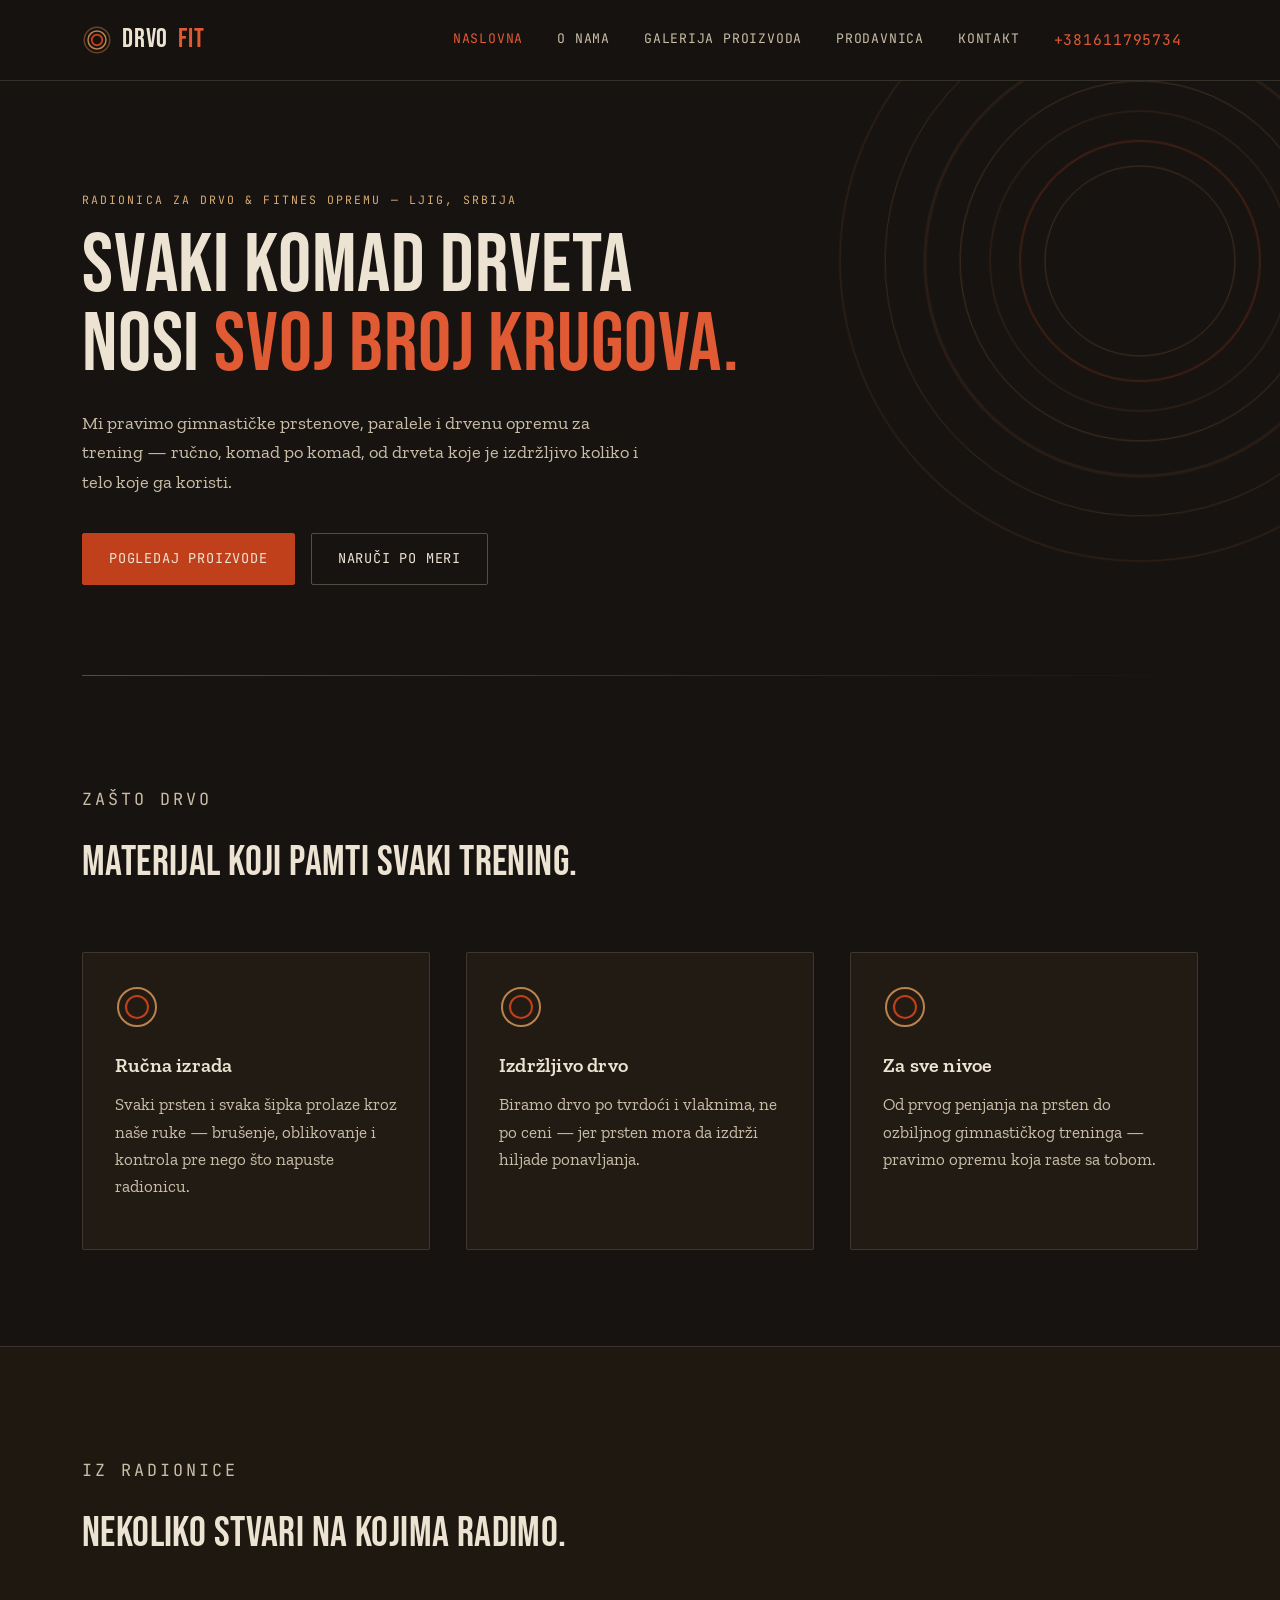
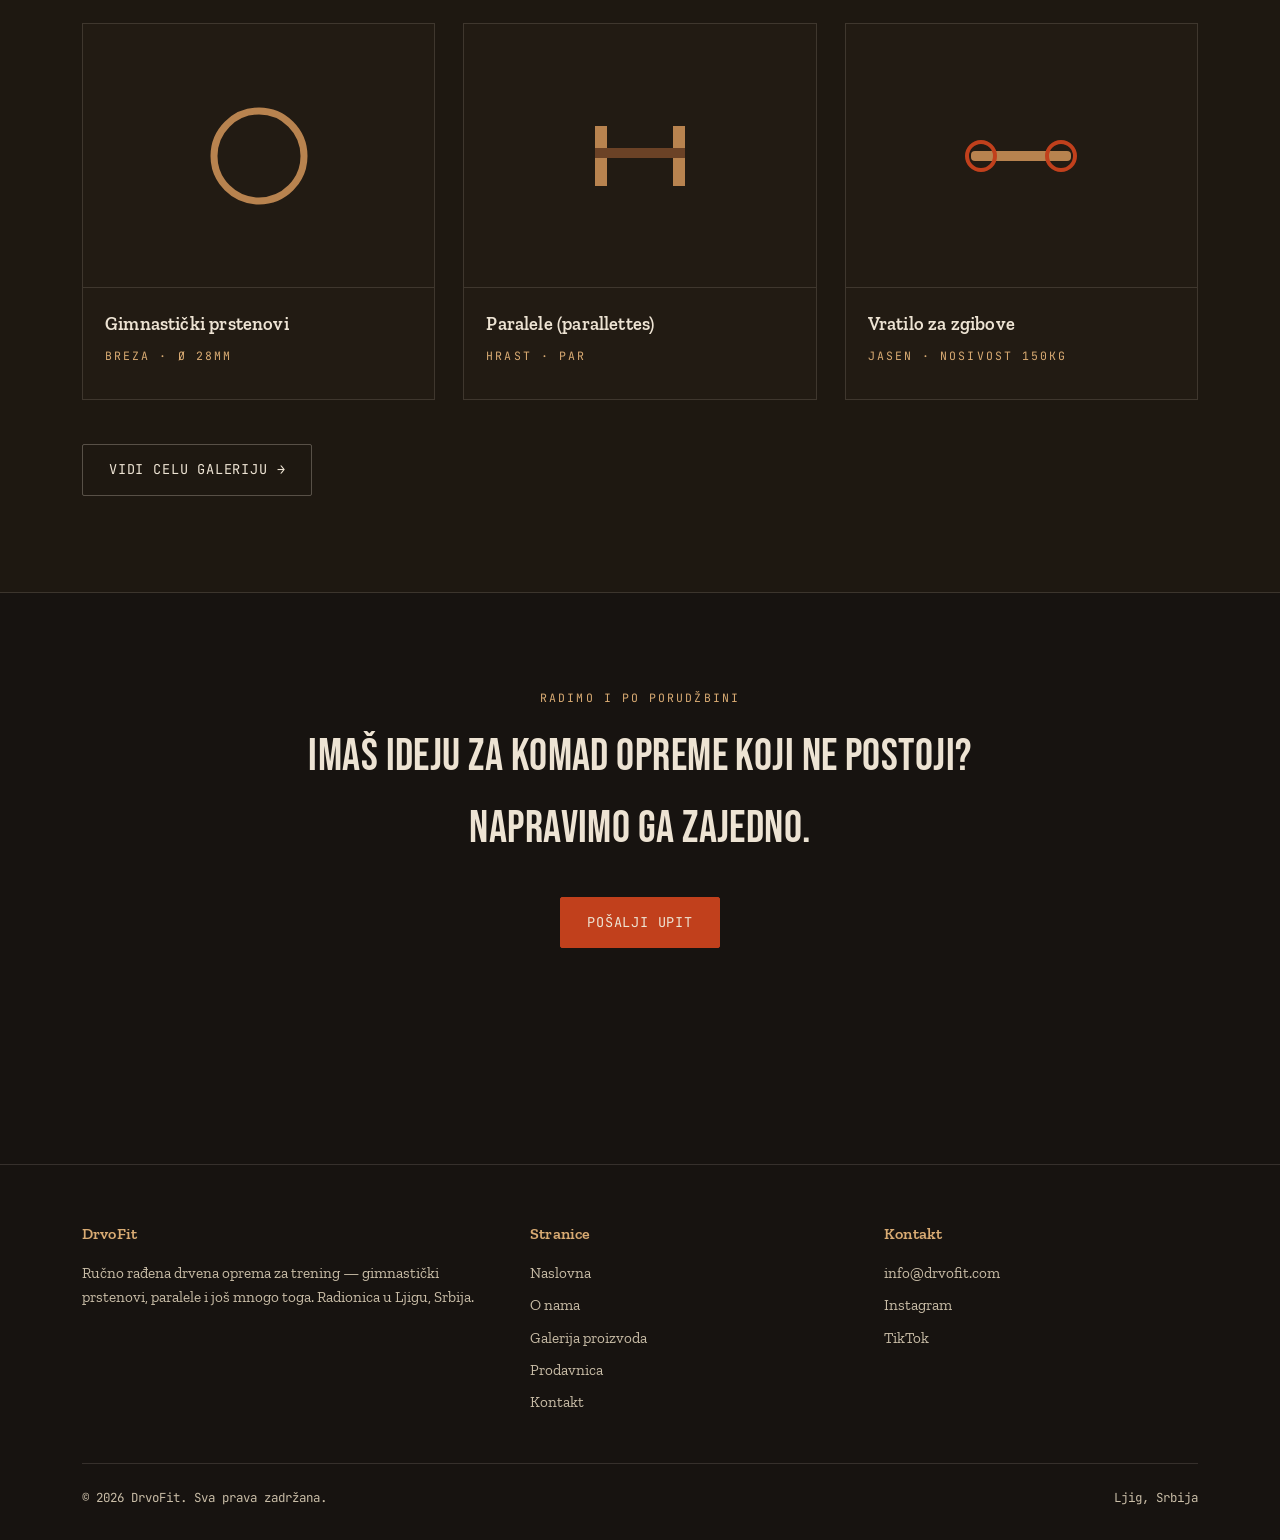
==== drvofit-sajt/index.html @ f05727b1 "Add DrvoFit site: home, o nama, galerija, prodavnica, kontakt Co-Authored-By: Claude Sonnet 5 <norep" ====
<!DOCTYPE html>
<html lang="sr">
<head>
<meta charset="UTF-8">
<meta name="viewport" content="width=device-width, initial-scale=1.0">
<title>DrvoFit — Ručno rađena drvena oprema za trening</title>
<meta name="description" content="DrvoFit izrađuje gimnastičke prstenove, paralele i drvenu fitnes opremu — ručno, od izdržljivog drveta, za sve nivoe treninga.">
<link rel="stylesheet" href="style.css">
</head>
<body>

<header class="site-header">
  <div class="header-inner">
    <a href="index.html" class="logo">
      <svg class="ring-mark" viewBox="0 0 40 40" xmlns="http://www.w3.org/2000/svg">
        <circle cx="20" cy="20" r="17" fill="none" stroke="#6b4226" stroke-width="2"/>
        <circle cx="20" cy="20" r="12" fill="none" stroke="#b8834f" stroke-width="2"/>
        <circle cx="20" cy="20" r="7" fill="none" stroke="#c1401c" stroke-width="2.5"/>
      </svg>
      Drvo<span class="accent">Fit</span>
    </a>
    <button class="nav-toggle" aria-label="Meni">☰</button>
    <nav class="main-nav">
      <a href="index.html" class="active">Naslovna</a>
      <a href="o-nama.html">O nama</a>
      <a href="galerija.html">Galerija proizvoda</a>
      <a href="prodavnica.html">Prodavnica</a>
      <a href="kontakt.html">Kontakt</a>
      <a href="tel:+381611795734" class="navbar-phone">+381611795734</a>
    </nav>
  </div>
</header>

<!-- HERO -->
<section style="padding:110px 0 90px; position:relative; overflow:hidden;">
  <svg class="ring-decor ring-rotate" style="width:640px; height:640px; right:-180px; top:-140px;" viewBox="0 0 640 640" xmlns="http://www.w3.org/2000/svg">
    <circle cx="320" cy="320" r="300" fill="none" stroke="#6b4226" stroke-width="1.5" opacity="0.5"/>
    <circle cx="320" cy="320" r="255" fill="none" stroke="#b8834f" stroke-width="1" opacity="0.4"/>
    <circle cx="320" cy="320" r="215" fill="none" stroke="#6b4226" stroke-width="3" opacity="0.4"/>
    <circle cx="320" cy="320" r="180" fill="none" stroke="#b8834f" stroke-width="1" opacity="0.5"/>
    <circle cx="320" cy="320" r="150" fill="none" stroke="#6b4226" stroke-width="1.5" opacity="0.5"/>
    <circle cx="320" cy="320" r="120" fill="none" stroke="#c1401c" stroke-width="2" opacity="0.45"/>
    <circle cx="320" cy="320" r="95" fill="none" stroke="#b8834f" stroke-width="1" opacity="0.5"/>
  </svg>
  <div class="container" style="position:relative; z-index:2;">
    <p class="eyebrow">Radionica za drvo &amp; fitnes opremu — Ljig, Srbija</p>
    <h1 style="font-size:5.2rem; line-height:0.95; max-width:820px; margin-top:18px;">
      SVAKI KOMAD DRVETA<br>NOSI <span style="color:var(--ember-light);">SVOJ BROJ KRUGOVA.</span>
    </h1>
    <p style="max-width:560px; font-size:1.15rem; color:var(--cream-dim); margin-top:24px;">
      Mi pravimo gimnastičke prstenove, paralele i drvenu opremu za trening — ručno,
      komad po komad, od drveta koje je izdržljivo koliko i telo koje ga koristi.
    </p>
    <div style="display:flex; gap:16px; margin-top:36px; flex-wrap:wrap;">
      <a href="galerija.html" class="btn btn-primary">Pogledaj proizvode</a>
      <a href="kontakt.html" class="btn btn-ghost">Naruči po meri</a>
    </div>
  </div>
</section>

<div class="container"><div class="divider"></div></div>

<!-- HIGHLIGHTS -->
<section>
  <div class="container">
    <div class="section-head reveal">
      <p class="eyebrow">Zašto drvo</p>
      <h2>Materijal koji pamti svaki trening.</h2>
    </div>
    <div style="display:grid; grid-template-columns:repeat(3,1fr); gap:36px;">
      <div class="reveal" style="padding:32px; background:var(--panel); border:1px solid var(--line); border-radius:2px;">
        <svg width="44" height="44" viewBox="0 0 44 44"><circle cx="22" cy="22" r="19" fill="none" stroke="#b8834f" stroke-width="2"/><circle cx="22" cy="22" r="11" fill="none" stroke="#c1401c" stroke-width="2"/></svg>
        <h3 style="font-family:var(--body); font-weight:600; font-size:1.25rem; margin-top:20px;">Ručna izrada</h3>
        <p style="color:var(--cream-dim); margin-top:10px;">Svaki prsten i svaka šipka prolaze kroz naše ruke — brušenje, oblikovanje i kontrola pre nego što napuste radionicu.</p>
      </div>
      <div class="reveal" style="padding:32px; background:var(--panel); border:1px solid var(--line); border-radius:2px;">
        <svg width="44" height="44" viewBox="0 0 44 44"><circle cx="22" cy="22" r="19" fill="none" stroke="#b8834f" stroke-width="2"/><circle cx="22" cy="22" r="11" fill="none" stroke="#c1401c" stroke-width="2"/></svg>
        <h3 style="font-family:var(--body); font-weight:600; font-size:1.25rem; margin-top:20px;">Izdržljivo drvo</h3>
        <p style="color:var(--cream-dim); margin-top:10px;">Biramo drvo po tvrdoći i vlaknima, ne po ceni — jer prsten mora da izdrži hiljade ponavljanja.</p>
      </div>
      <div class="reveal" style="padding:32px; background:var(--panel); border:1px solid var(--line); border-radius:2px;">
        <svg width="44" height="44" viewBox="0 0 44 44"><circle cx="22" cy="22" r="19" fill="none" stroke="#b8834f" stroke-width="2"/><circle cx="22" cy="22" r="11" fill="none" stroke="#c1401c" stroke-width="2"/></svg>
        <h3 style="font-family:var(--body); font-weight:600; font-size:1.25rem; margin-top:20px;">Za sve nivoe</h3>
        <p style="color:var(--cream-dim); margin-top:10px;">Od prvog penjanja na prsten do ozbiljnog gimnastičkog treninga — pravimo opremu koja raste sa tobom.</p>
      </div>
    </div>
  </div>
</section>

<!-- FEATURED PRODUCTS -->
<section style="background:var(--bg-alt); border-top:1px solid var(--line); border-bottom:1px solid var(--line);">
  <div class="container">
    <div class="section-head reveal">
      <p class="eyebrow">Iz radionice</p>
      <h2>Nekoliko stvari na kojima radimo.</h2>
    </div>
    <div style="display:grid; grid-template-columns:repeat(3,1fr); gap:28px;">
      <div class="reveal" style="border:1px solid var(--line); background:var(--panel);">
        <div style="aspect-ratio:4/3; display:flex; align-items:center; justify-content:center; border-bottom:1px solid var(--line);">
          <svg width="120" height="120" viewBox="0 0 120 120"><circle cx="60" cy="60" r="45" fill="none" stroke="#b8834f" stroke-width="7"/></svg>
        </div>
        <div style="padding:22px;">
          <h3 style="font-family:var(--body); font-weight:600; font-size:1.15rem;">Gimnastički prstenovi</h3>
          <p class="eyebrow" style="margin-top:8px;">breza · Ø 28mm</p>
        </div>
      </div>
      <div class="reveal" style="border:1px solid var(--line); background:var(--panel);">
        <div style="aspect-ratio:4/3; display:flex; align-items:center; justify-content:center; border-bottom:1px solid var(--line);">
          <svg width="120" height="100" viewBox="0 0 120 100"><rect x="15" y="20" width="12" height="60" fill="#b8834f"/><rect x="93" y="20" width="12" height="60" fill="#b8834f"/><rect x="15" y="42" width="90" height="10" fill="#6b4226"/></svg>
        </div>
        <div style="padding:22px;">
          <h3 style="font-family:var(--body); font-weight:600; font-size:1.15rem;">Paralele (parallettes)</h3>
          <p class="eyebrow" style="margin-top:8px;">hrast · par</p>
        </div>
      </div>
      <div class="reveal" style="border:1px solid var(--line); background:var(--panel);">
        <div style="aspect-ratio:4/3; display:flex; align-items:center; justify-content:center; border-bottom:1px solid var(--line);">
          <svg width="120" height="120" viewBox="0 0 120 120"><rect x="10" y="55" width="100" height="10" rx="4" fill="#b8834f"/><circle cx="20" cy="60" r="14" fill="none" stroke="#c1401c" stroke-width="4"/><circle cx="100" cy="60" r="14" fill="none" stroke="#c1401c" stroke-width="4"/></svg>
        </div>
        <div style="padding:22px;">
          <h3 style="font-family:var(--body); font-weight:600; font-size:1.15rem;">Vratilo za zgibove</h3>
          <p class="eyebrow" style="margin-top:8px;">jasen · nosivost 150kg</p>
        </div>
      </div>
    </div>
    <div style="margin-top:44px;">
      <a href="galerija.html" class="btn btn-ghost">Vidi celu galeriju →</a>
    </div>
  </div>
</section>

<!-- CTA -->
<section>
  <div class="container" style="text-align:center;">
    <p class="eyebrow reveal">Radimo i po porudžbini</p>
    <h2 class="reveal" style="font-size:2.8rem; max-width:700px; margin:14px auto 0;">Imaš ideju za komad opreme koji ne postoji? Napravimo ga zajedno.</h2>
    <div style="margin-top:32px;">
      <a href="kontakt.html" class="btn btn-primary">Pošalji upit</a>
    </div>
  </div>
</section>

<footer>
  <div class="container">
    <div class="footer-grid">
      <div>
        <h4>DrvoFit</h4>
        <p>Ručno rađena drvena oprema za trening — gimnastički prstenovi, paralele i još mnogo toga. Radionica u Ljigu, Srbija.</p>
      </div>
      <div>
        <h4>Stranice</h4>
        <a href="index.html">Naslovna</a>
        <a href="o-nama.html">O nama</a>
        <a href="galerija.html">Galerija proizvoda</a>
        <a href="prodavnica.html">Prodavnica</a>
        <a href="kontakt.html">Kontakt</a>
      </div>
      <div>
        <h4>Kontakt</h4>
        <a href="mailto:info@drvofit.com">info@drvofit.com</a>
        <a href="#">Instagram</a>
        <a href="#">TikTok</a>
      </div>
    </div>
    <div class="footer-bottom">
      <span>© 2026 DrvoFit. Sva prava zadržana.</span>
      <span>Ljig, Srbija</span>
    </div>
  </div>
</footer>

<script src="script.js"></script>
</body>
</html>
---- drvofit-sajt/style.css ----
@import url('https://fonts.googleapis.com/css2?family=Bebas+Neue&family=Zilla+Slab:wght@400;500;600;700&family=JetBrains+Mono:wght@400;500&display=swap');

:root{
  --bg:#171310;
  --bg-alt:#1e1811;
  --panel:#221b13;
  --wood:#b8834f;
  --wood-light:#d9ab73;
  --wood-dark:#6b4226;
  --cream:#ede3d3;
  --cream-dim:#c9bda7;
  --ember:#c1401c;
  --ember-light:#e05a34;
  --line:rgba(237,227,211,0.14);
  --line-strong:rgba(237,227,211,0.28);

  --display:'Bebas Neue', sans-serif;
  --body:'Zilla Slab', serif;
  --mono:'JetBrains Mono', monospace;
}

*{box-sizing:border-box;}
html{scroll-behavior:smooth;}

body{
  margin:0;
  background:var(--bg);
  color:var(--cream);
  font-family:var(--body);
  font-size:17px;
  line-height:1.6;
  -webkit-font-smoothing:antialiased;
}

img,svg{max-width:100%;display:block;}

a{color:inherit;text-decoration:none;}

h1,h2,h3,h4{
  font-family:var(--display);
  font-weight:400;
  letter-spacing:0.01em;
  margin:0;
  color:var(--cream);
}

.eyebrow{
  font-family:var(--mono);
  font-size:0.72rem;
  letter-spacing:0.18em;
  text-transform:uppercase;
  color:var(--wood-light);
}

p{margin:0 0 1em 0;}
.container{
  max-width:1180px;
  margin:0 auto;
  padding:0 32px;
}

/* ---------- header ---------- */
.site-header{
  position:sticky;
  top:0;
  z-index:50;
  background:rgba(23,19,16,0.86);
  backdrop-filter:blur(10px);
  border-bottom:1px solid var(--line);
}
.header-inner{
  display:flex;
  align-items:center;
  justify-content:space-between;
  padding:18px 32px;
  max-width:1180px;
  margin:0 auto;
}
.logo{
  font-family:var(--display);
  font-size:1.7rem;
  letter-spacing:0.03em;
  display:flex;
  align-items:center;
  gap:10px;
}
.logo .ring-mark{width:30px;height:30px;flex-shrink:0;}
.logo span.accent{color:var(--ember-light);}

nav.main-nav a.navbar-phone{
  font-size:0.92rem;
  color:var(--ember-light);
  white-space:nowrap;
}
nav.main-nav a.navbar-phone:hover{color:var(--cream);}

nav.main-nav{display:flex;gap:2px;}
nav.main-nav a{
  font-family:var(--mono);
  font-size:0.82rem;
  letter-spacing:0.06em;
  text-transform:uppercase;
  padding:10px 16px;
  border-radius:2px;
  color:var(--cream-dim);
  transition:color 0.2s ease, background 0.2s ease;
}
nav.main-nav a:hover{color:var(--cream);background:var(--panel);}
nav.main-nav a.active{color:var(--ember-light);}

.nav-toggle{display:none;background:none;border:none;color:var(--cream);font-size:1.6rem;cursor:pointer;}

@media (max-width:820px){
  nav.main-nav{
    position:absolute;
    top:100%;left:0;right:0;
    flex-direction:column;
    background:var(--bg-alt);
    border-bottom:1px solid var(--line);
    padding:8px 32px 20px;
    display:none;
  }
  nav.main-nav.open{display:flex;}
  .nav-toggle{display:block;}
}

/* ---------- footer ---------- */
footer{
  border-top:1px solid var(--line);
  padding:56px 0 32px;
  margin-top:120px;
}
.footer-grid{
  display:grid;
  grid-template-columns:1.3fr 1fr 1fr;
  gap:40px;
  margin-bottom:40px;
}
.footer-grid h4{font-size:1rem;font-family:var(--body);font-weight:600;color:var(--wood-light);margin-bottom:14px;}
.footer-grid p, .footer-grid a{color:var(--cream-dim);font-size:0.95rem;}
.footer-grid a{display:block;margin-bottom:8px;transition:color .2s;}
.footer-grid a:hover{color:var(--ember-light);}
.footer-bottom{
  font-family:var(--mono);
  font-size:0.78rem;
  color:var(--cream-dim);
  border-top:1px solid var(--line);
  padding-top:24px;
  display:flex;
  justify-content:space-between;
  flex-wrap:wrap;
  gap:10px;
}
@media (max-width:700px){
  .footer-grid{grid-template-columns:1fr;}
}

/* ---------- buttons ---------- */
.btn{
  display:inline-flex;
  align-items:center;
  gap:8px;
  font-family:var(--mono);
  font-size:0.85rem;
  letter-spacing:0.06em;
  text-transform:uppercase;
  padding:14px 26px;
  border-radius:2px;
  border:1px solid var(--line-strong);
  transition:all 0.2s ease;
}
.btn-primary{
  background:var(--ember);
  border-color:var(--ember);
  color:var(--cream);
}
.btn-primary:hover{background:var(--ember-light);border-color:var(--ember-light);}
.btn-ghost{color:var(--cream);}
.btn-ghost:hover{background:var(--panel);border-color:var(--cream-dim);}

/* ---------- generic section helpers ---------- */
section{padding:96px 0;}
.section-head{max-width:640px;margin-bottom:56px;}
.section-head h2{font-size:2.6rem;margin-top:10px;}
.section-head p{color:var(--cream-dim);font-size:1.05rem;margin-top:14px;}

.divider{
  height:1px;
  background:linear-gradient(90deg,var(--line-strong),transparent);
  margin:0;
}

/* page hero banner used on inner pages */
.page-hero{
  padding:72px 0 56px;
  border-bottom:1px solid var(--line);
  position:relative;
  overflow:hidden;
}
.page-hero h1{font-size:3.4rem;margin-top:12px;}
.page-hero p{color:var(--cream-dim);max-width:560px;margin-top:16px;font-size:1.05rem;}

/* ring decoration */
.ring-decor{
  position:absolute;
  opacity:0.5;
  pointer-events:none;
}
.ring-rotate{
  transform-origin:center;
  will-change:transform;
}

/* scroll reveal */
.reveal{
  opacity:0;
  transform:translateY(24px);
  transition:opacity 0.7s ease, transform 0.7s ease;
}
.reveal.in-view{
  opacity:1;
  transform:translateY(0);
}
@media (prefers-reduced-motion: reduce){
  .reveal{opacity:1;transform:none;transition:none;}
  .ring-rotate{animation:none !important;}
}
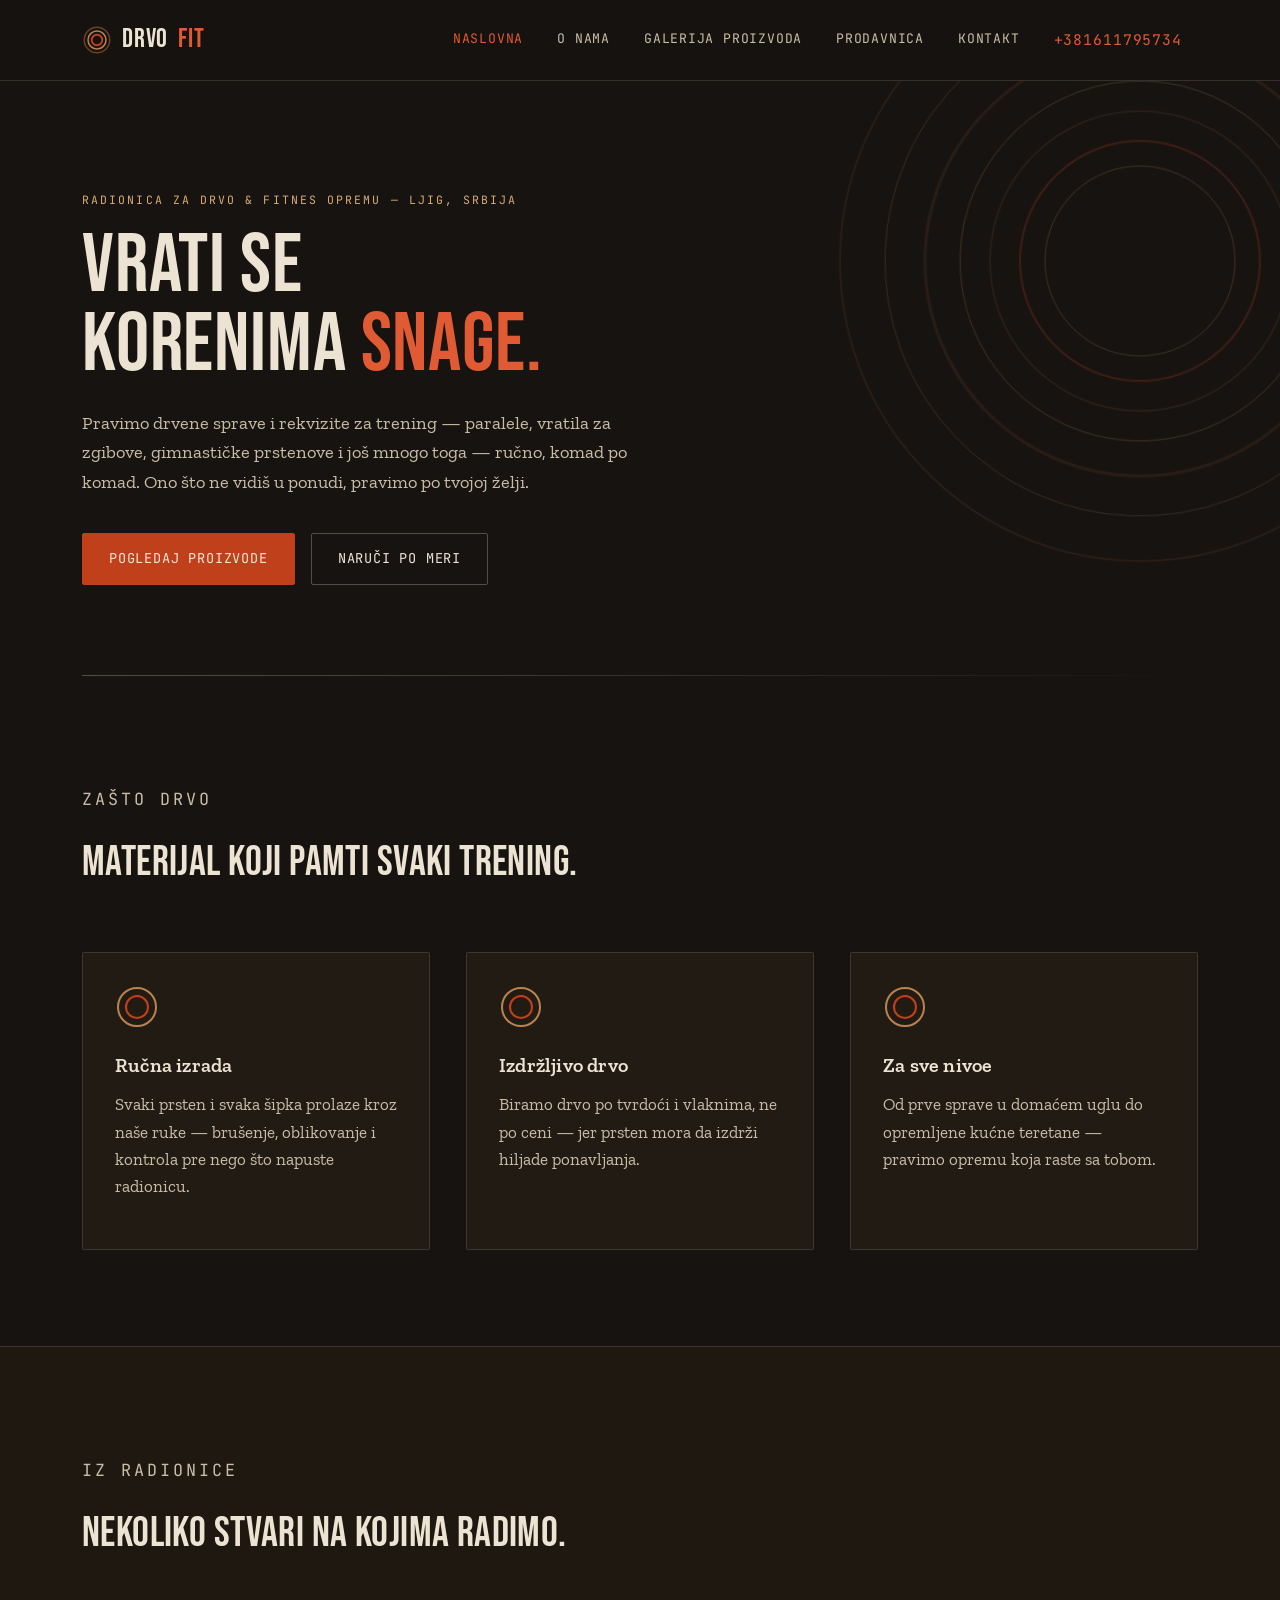
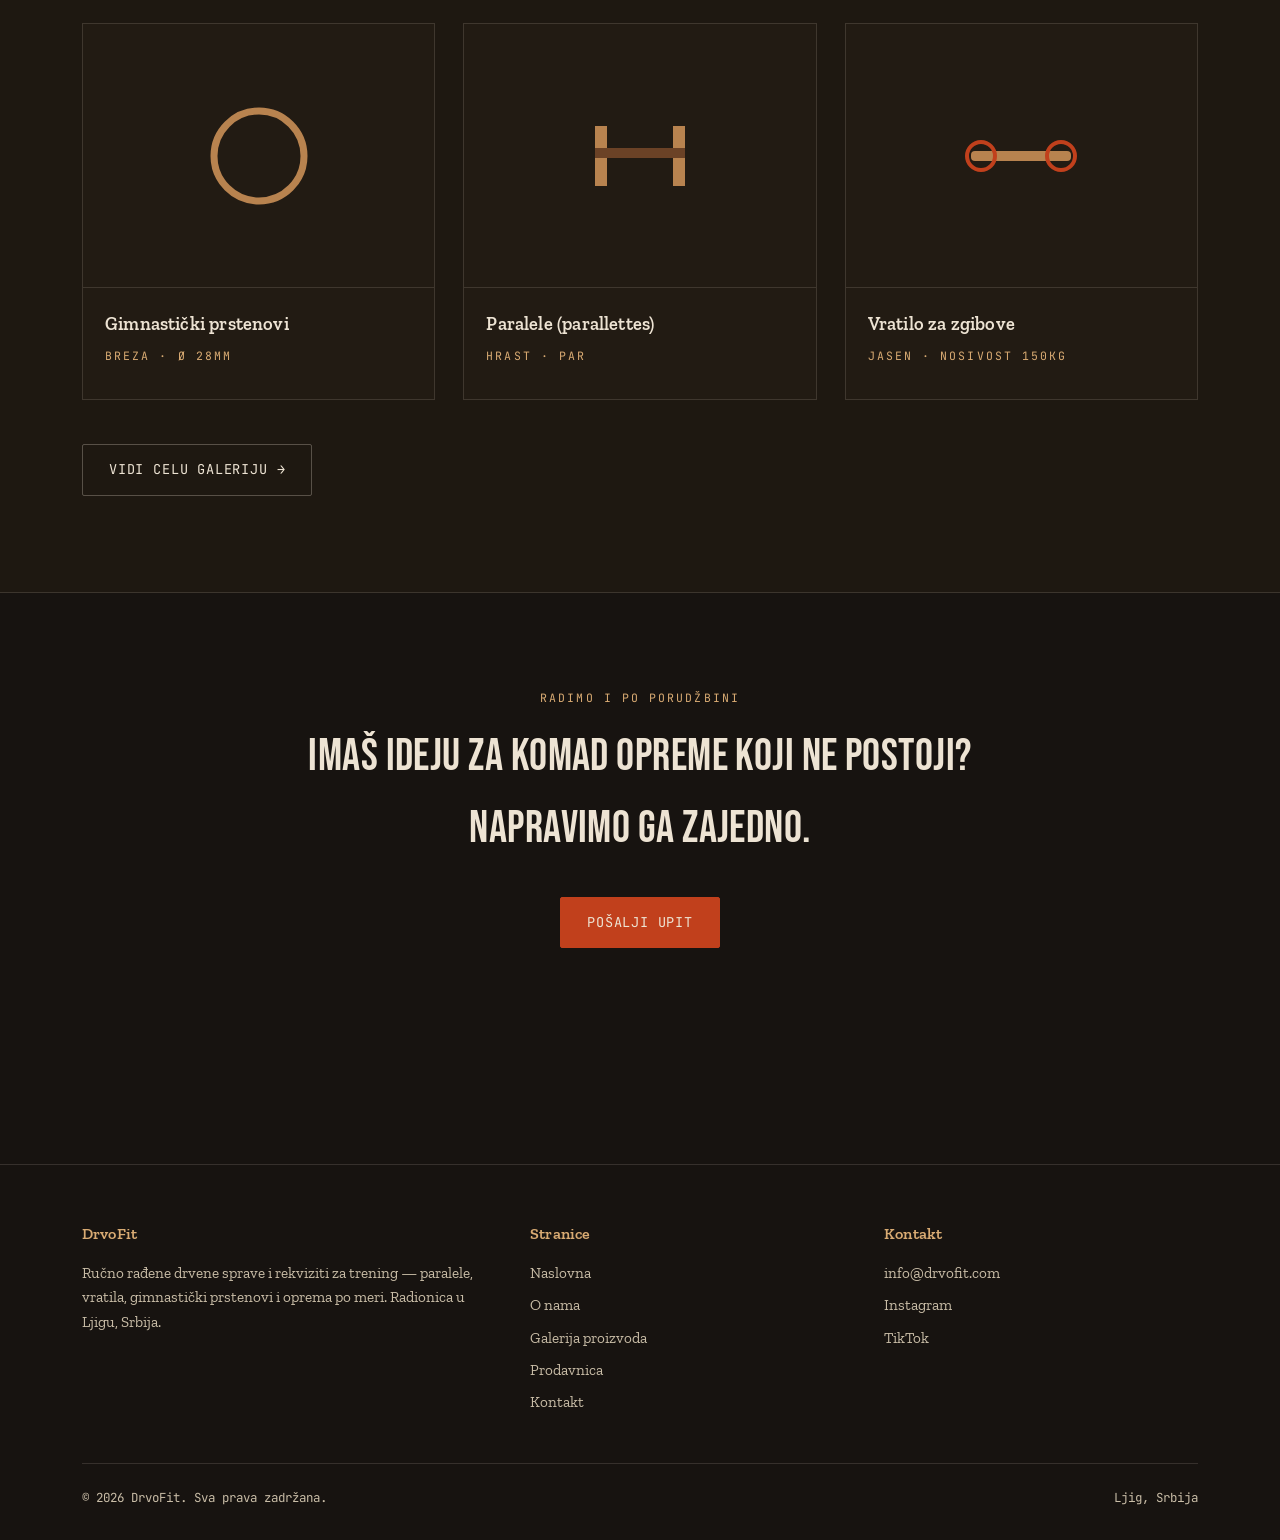
==== commit 5aaca39d: "Reposition copy toward wooden training equipment, not just gymnastic rings Update hero slogan, meta " ====
--- a/drvofit-sajt/index.html
+++ b/drvofit-sajt/index.html
@@ -4,7 +4,7 @@
 <meta charset="UTF-8">
 <meta name="viewport" content="width=device-width, initial-scale=1.0">
 <title>DrvoFit — Ručno rađena drvena oprema za trening</title>
-<meta name="description" content="DrvoFit izrađuje gimnastičke prstenove, paralele i drvenu fitnes opremu — ručno, od izdržljivog drveta, za sve nivoe treninga.">
+<meta name="description" content="DrvoFit izrađuje drvene sprave i rekvizite za trening — paralele, vratila, gimnastičke prstenove i opremu po meri — ručno, od izdržljivog drveta.">
 <link rel="stylesheet" href="style.css">
 </head>
 <body>
@@ -45,11 +45,12 @@
   <div class="container" style="position:relative; z-index:2;">
     <p class="eyebrow">Radionica za drvo &amp; fitnes opremu — Ljig, Srbija</p>
     <h1 style="font-size:5.2rem; line-height:0.95; max-width:820px; margin-top:18px;">
-      SVAKI KOMAD DRVETA<br>NOSI <span style="color:var(--ember-light);">SVOJ BROJ KRUGOVA.</span>
+      VRATI SE<br>KORENIMA <span style="color:var(--ember-light);">SNAGE.</span>
     </h1>
     <p style="max-width:560px; font-size:1.15rem; color:var(--cream-dim); margin-top:24px;">
-      Mi pravimo gimnastičke prstenove, paralele i drvenu opremu za trening — ručno,
-      komad po komad, od drveta koje je izdržljivo koliko i telo koje ga koristi.
+      Pravimo drvene sprave i rekvizite za trening — paralele, vratila za zgibove,
+      gimnastičke prstenove i još mnogo toga — ručno, komad po komad. Ono što ne vidiš
+      u ponudi, pravimo po tvojoj želji.
     </p>
     <div style="display:flex; gap:16px; margin-top:36px; flex-wrap:wrap;">
       <a href="galerija.html" class="btn btn-primary">Pogledaj proizvode</a>
@@ -81,7 +82,7 @@
       <div class="reveal" style="padding:32px; background:var(--panel); border:1px solid var(--line); border-radius:2px;">
         <svg width="44" height="44" viewBox="0 0 44 44"><circle cx="22" cy="22" r="19" fill="none" stroke="#b8834f" stroke-width="2"/><circle cx="22" cy="22" r="11" fill="none" stroke="#c1401c" stroke-width="2"/></svg>
         <h3 style="font-family:var(--body); font-weight:600; font-size:1.25rem; margin-top:20px;">Za sve nivoe</h3>
-        <p style="color:var(--cream-dim); margin-top:10px;">Od prvog penjanja na prsten do ozbiljnog gimnastičkog treninga — pravimo opremu koja raste sa tobom.</p>
+        <p style="color:var(--cream-dim); margin-top:10px;">Od prve sprave u domaćem uglu do opremljene kućne teretane — pravimo opremu koja raste sa tobom.</p>
       </div>
     </div>
   </div>
@@ -145,7 +146,7 @@
     <div class="footer-grid">
       <div>
         <h4>DrvoFit</h4>
-        <p>Ručno rađena drvena oprema za trening — gimnastički prstenovi, paralele i još mnogo toga. Radionica u Ljigu, Srbija.</p>
+        <p>Ručno rađene drvene sprave i rekviziti za trening — paralele, vratila, gimnastički prstenovi i oprema po meri. Radionica u Ljigu, Srbija.</p>
       </div>
       <div>
         <h4>Stranice</h4>
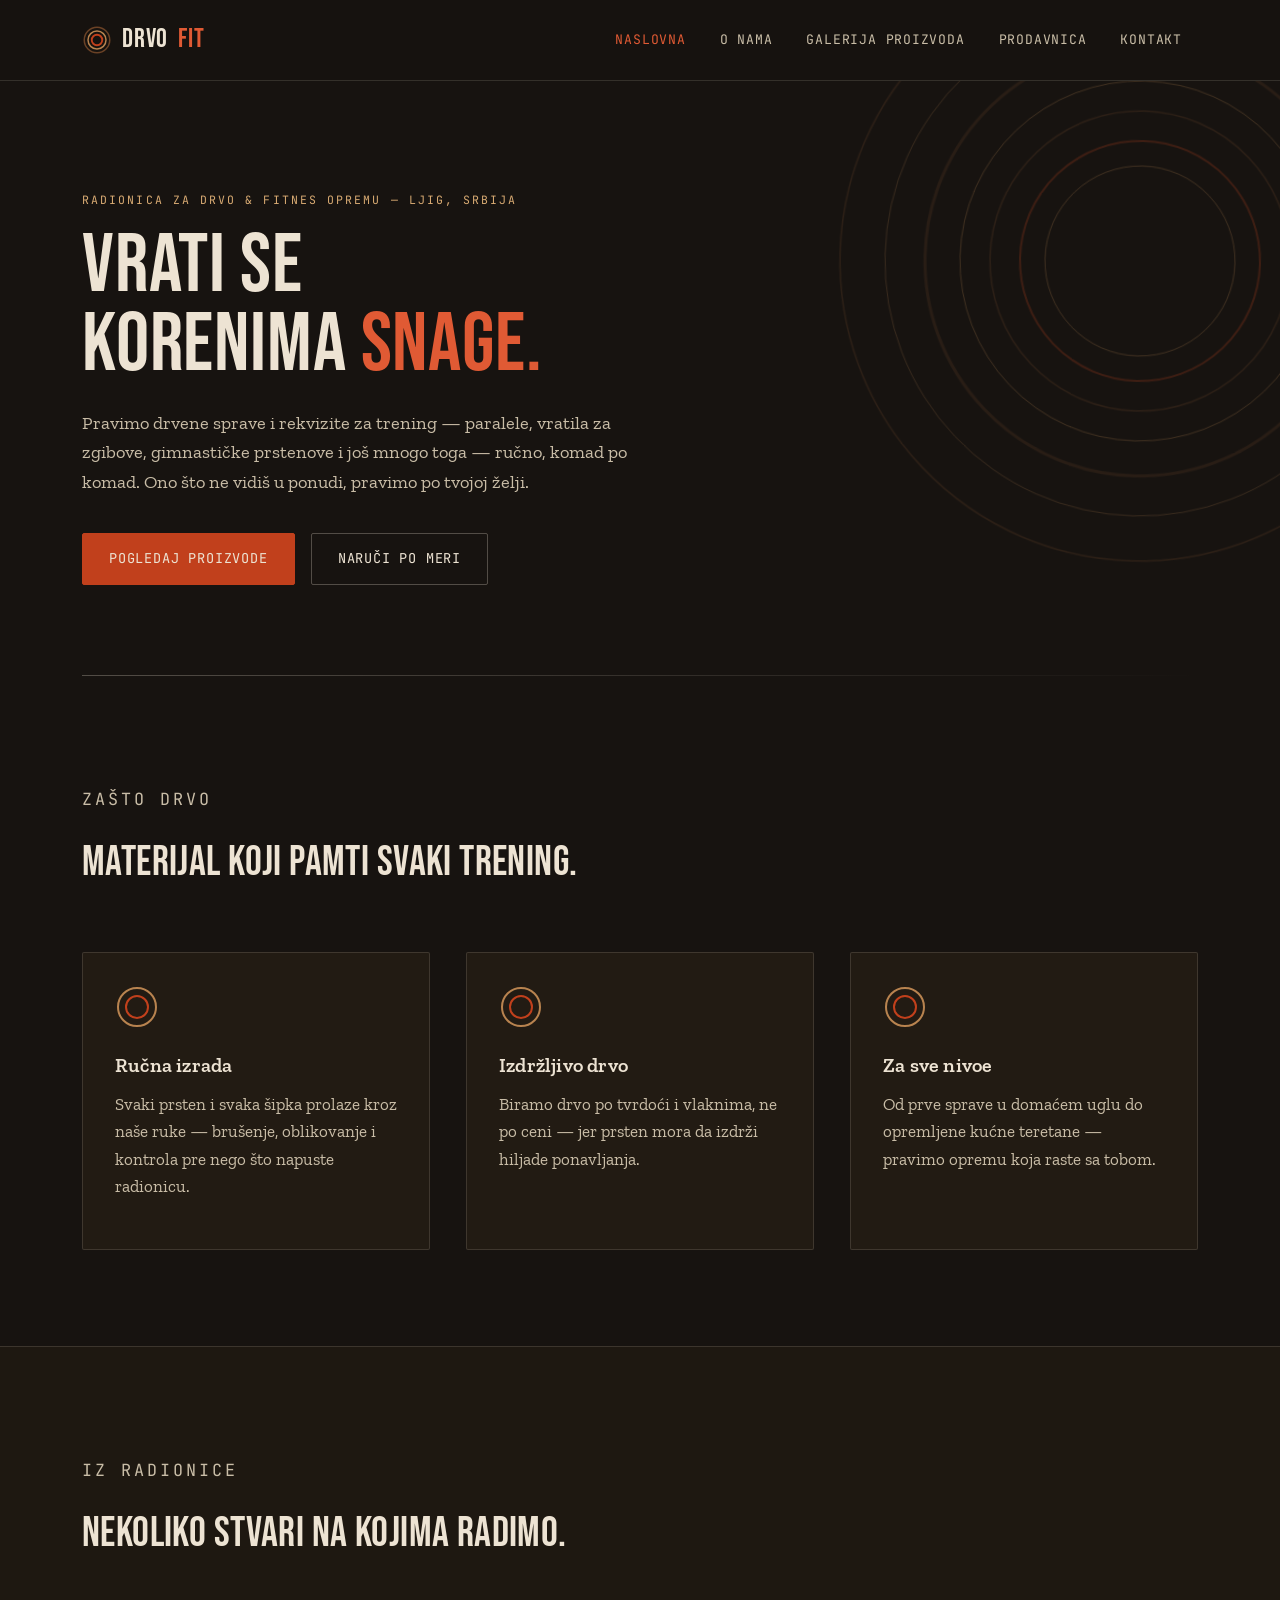
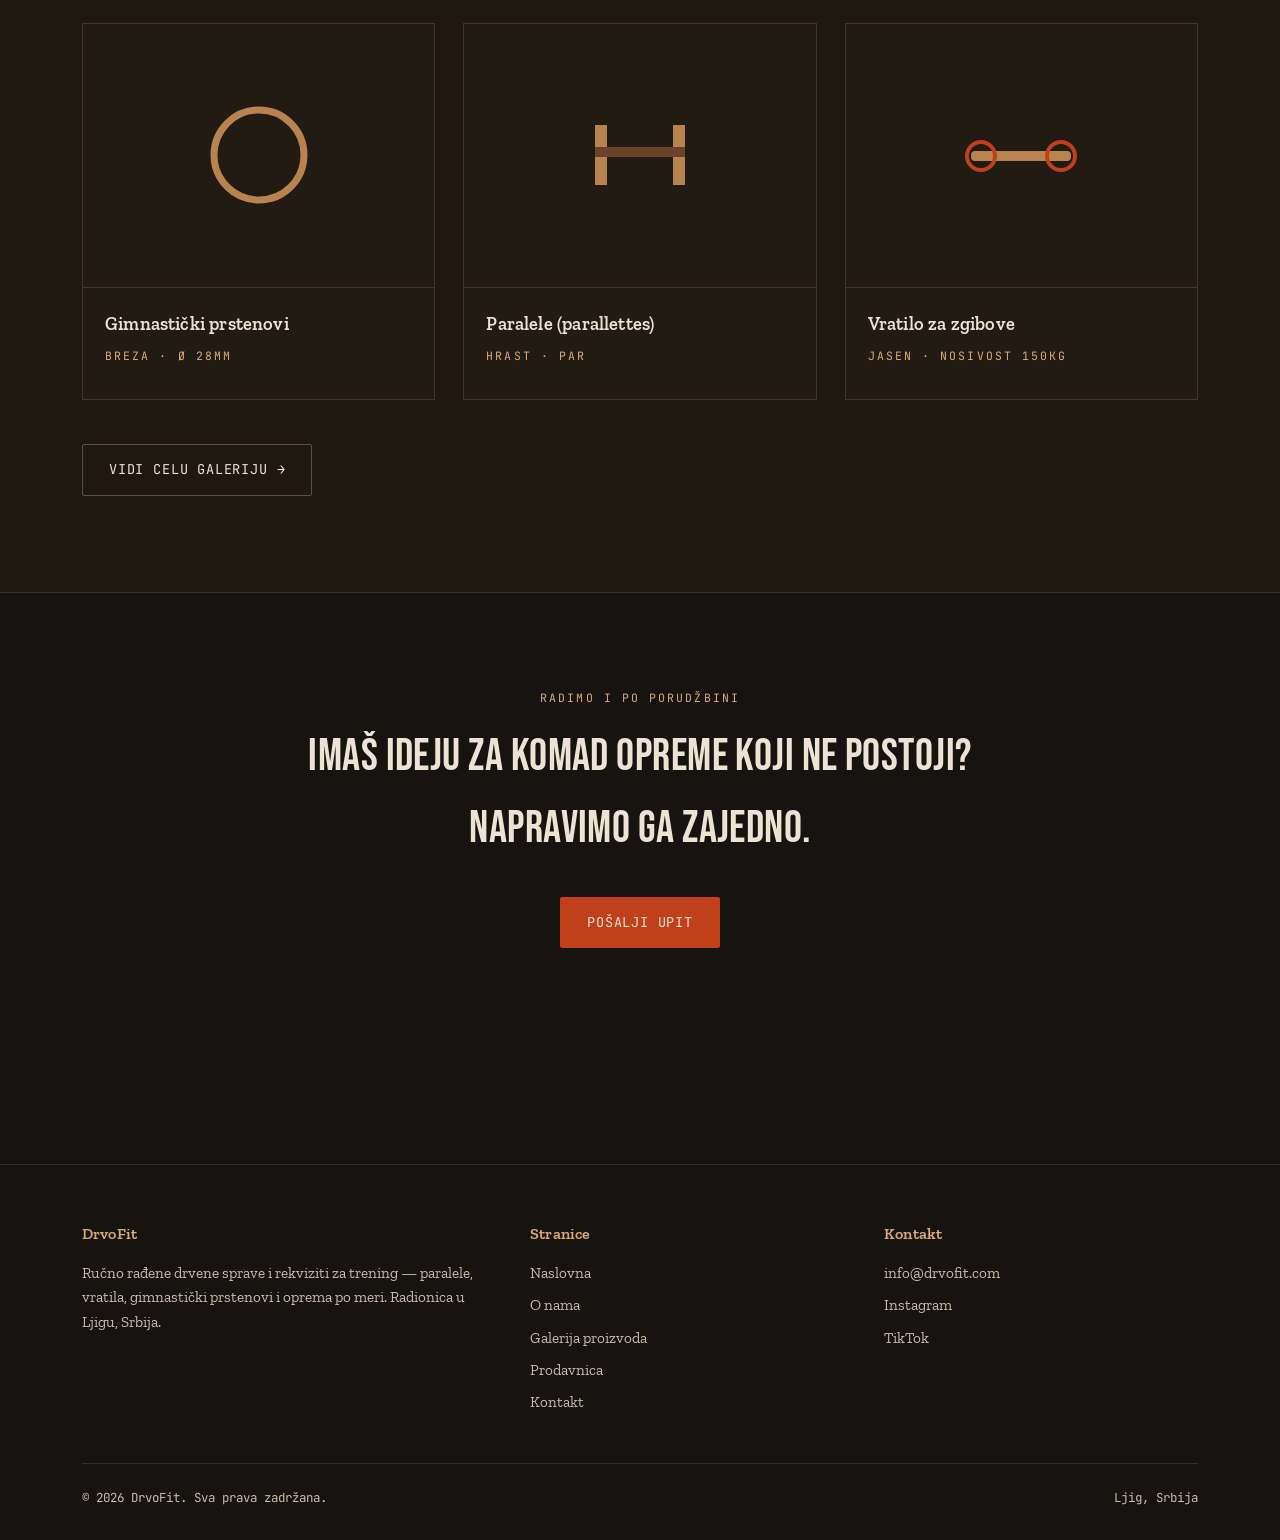
==== commit dd65870a: "Remove phone number from navbar Co-Authored-By: Claude Sonnet 5 <noreply@anthropic.com>" ====
--- a/drvofit-sajt/index.html
+++ b/drvofit-sajt/index.html
@@ -25,9 +25,7 @@
       <a href="o-nama.html">O nama</a>
       <a href="galerija.html">Galerija proizvoda</a>
       <a href="prodavnica.html">Prodavnica</a>
-      <a href="kontakt.html">Kontakt</a>
-      <a href="tel:+381611795734" class="navbar-phone">+381611795734</a>
-    </nav>
+      <a href="kontakt.html">Kontakt</a>    </nav>
   </div>
 </header>
 
